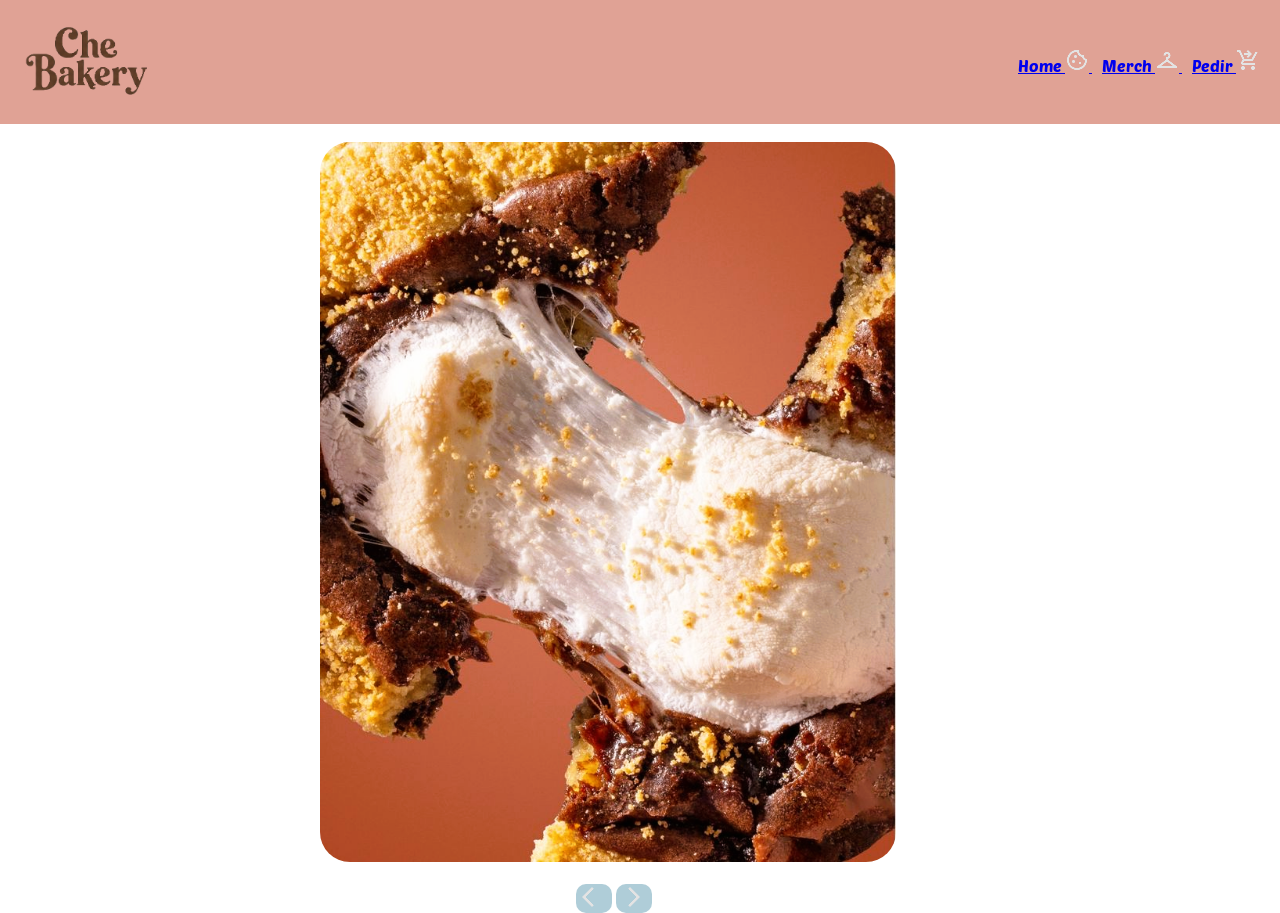
==== index.html @ 17c5f18e "trabajando en la pag principal" ====
<!DOCTYPE html>
<html lang="es">
    <head>
        <title>Principal</title>
    </head>
    <link rel="stylesheet" href="style.principal.css">
    <body>
        <header>
            <div class="logo">
                <a href="index.html">
                    <img src="imagenes/index/Logo.png" alt="logo empresa">
                </a>
            </div>
            <nav>
                <a href="index.html">Home
                    <img src="fonts_icons/home.png" alt="inicio">
                </a>
                <a href="merch.html">Merch
                    <img src="fonts_icons/merch.png" alt="insumos">
                </a>
                <i class="fa-regular fa-address-book"></i>
                <a href="pedir.html">Pedir
                    <img src="fonts_icons/pedir.png" alt="pedir">
                </a>
            </nav>
        </header>
        <br>
        <div id="carrusel">
            <img id="fotos" src="imagenes/carrusel/1.png">
        </div>
        <br>
        <form name="cambiar">
            <button type="button" value="Anterior" onclick="prev();">
                <img src="fonts_icons/flecha_izquierda.png" alt="atras">
            </button>

            <button type="button" value="Siguiente" onclick="siguiente();">
                <img src="fonts_icons/flecha_derecha.png" alt="Siguiente">
            </button>
        </form>
        <script type="text/javascript" src="principal.js"></script>


    </body>

</html>
---- style.principal.css ----
@font-face {
    font-family: "Poetsen One";
    src: url("fonts_icons/PoetsenOne-Regular.ttf");
}

@font-face {
    font-family: "Abel";
    src: url("fonts_icons/Abel-Regular.ttf");
}

body{
    font-family: sans-serif;
    margin: 0;
    background-size: cover;
}

nav a{
    padding-right: 10px;
    font-family: "Poetsen One", sans-serif;
    font-weight: 400;
    font-style: normal;
}

nav a:hover{
    color:#AFCDD8 ;
}

nav i{
    color: #F0DEDC;
}

header{
    display: flex;
    min-height: 70px;
    justify-content:space-between;
    background-color: #E0A295;
    align-items: center;
    padding: 10px;
}

h1{
    color:#F0DEDC;
    font-family: "Poetsen One", sans-serif;
    font-weight: 400;
    font-style: normal;
}

.logo{
    display: flex;
    align-items: center;
}

.logo img{
    height: 100px;
    margin-right: 100px;
}

#carrusel{
    width: 45%;
    height:45%;
    position: relative;
    left: 25%; 
    border-style: none;
}

#fotos {
    border-radius: 30px;
    width:100%;
    height:100%
}

button{
    color: #75625E;
    background-color: #AFCDD8;
    border-radius: 10px;
    border-style: none;
    position: relative; 
    left: 45%
}

@media (max-widht: 700px){
    header{
        flex-direction: column;
    }
}
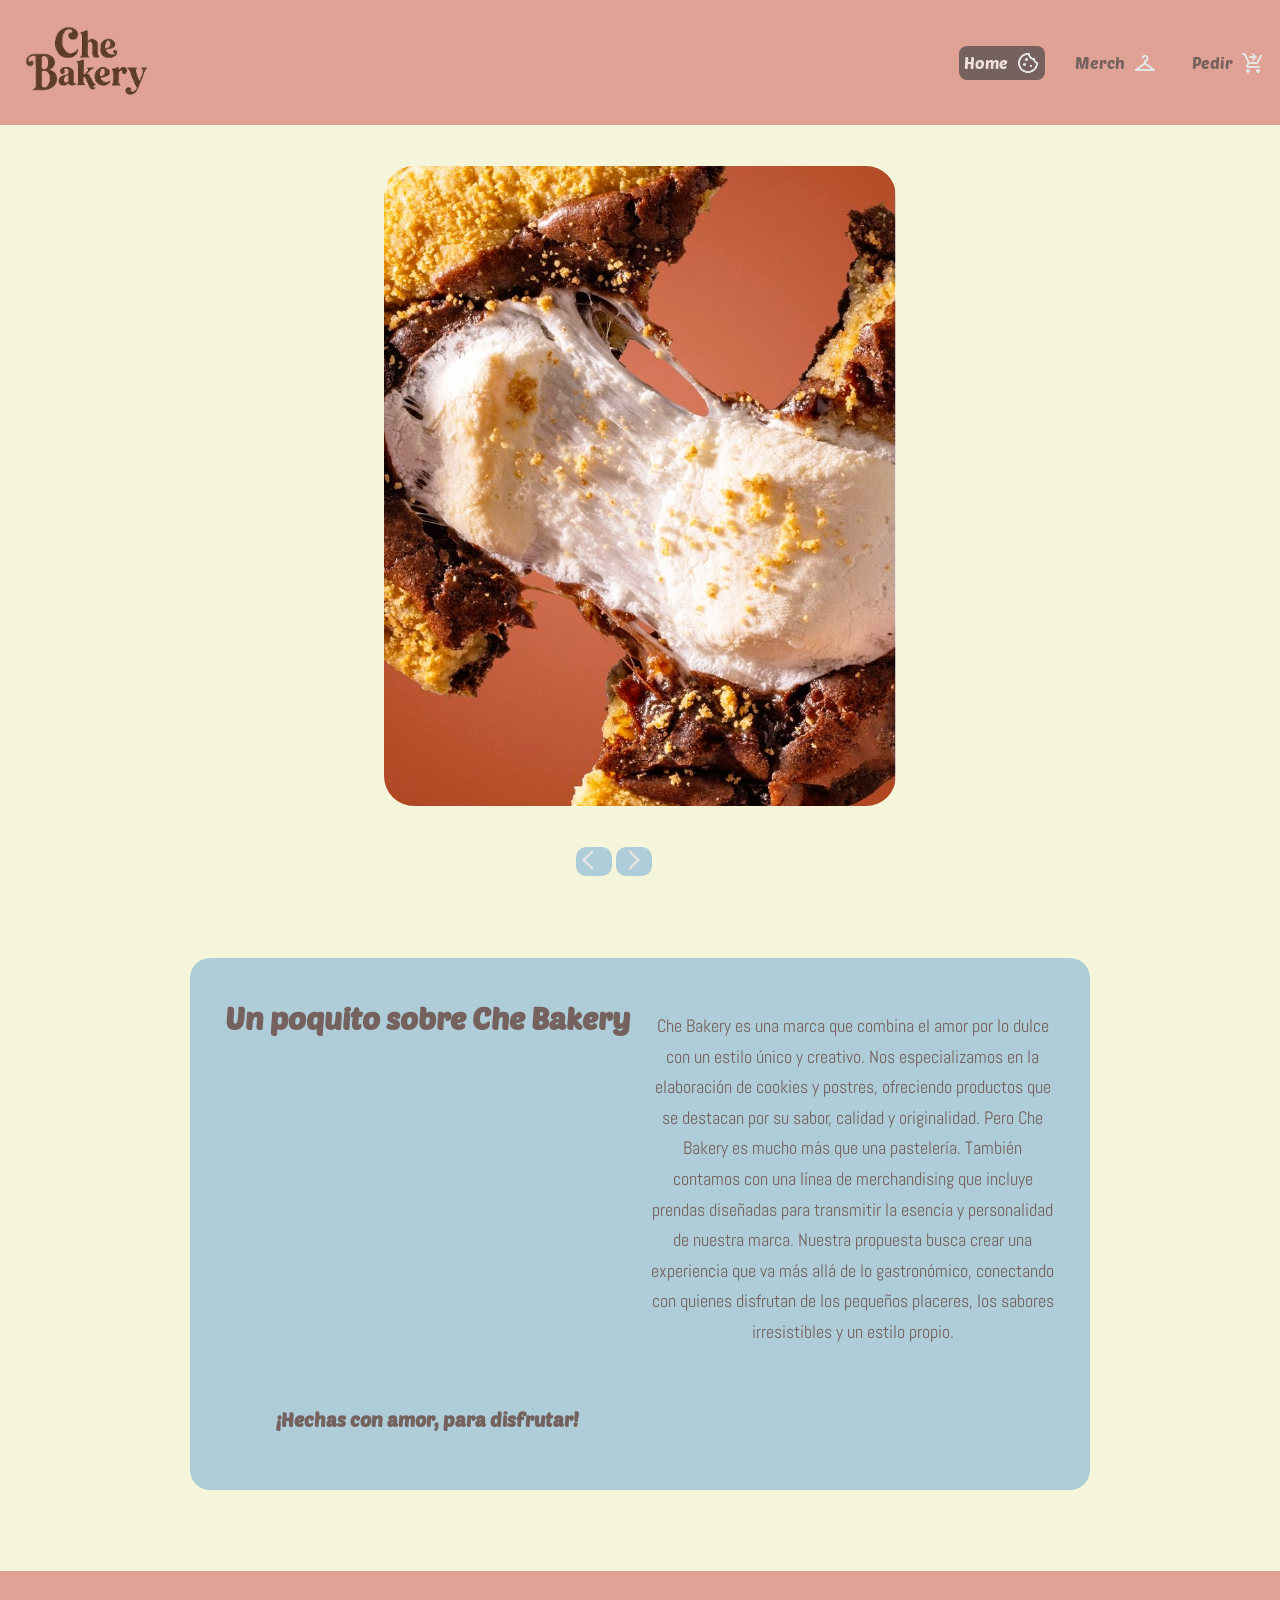
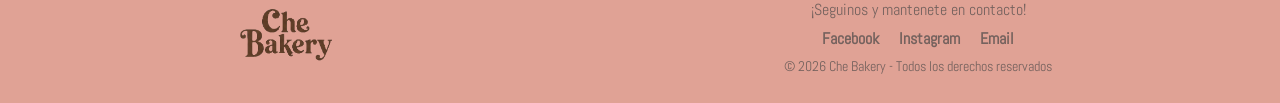
==== commit 3664f538: "trabajando en la principal" ====
--- a/index.html
+++ b/index.html
@@ -1,9 +1,12 @@
 <!DOCTYPE html>
 <html lang="es">
     <head>
-        <title>Principal</title>
+        <meta charset="UTF-8">
+        <meta name="viewport" content="width=device-width, initial-scale=1.0">
+        <title>Che Bakery | Inicio</title>
+        <link rel="stylesheet" href="style.principal.css">
     </head>
-    <link rel="stylesheet" href="style.principal.css">
+
     <body>
         <header>
             <div class="logo">
@@ -12,13 +15,13 @@
                 </a>
             </div>
             <nav>
-                <a href="index.html">Home
+                <a href="index.html" class="activo">Home
                     <img src="fonts_icons/home.png" alt="inicio">
                 </a>
                 <a href="merch.html">Merch
                     <img src="fonts_icons/merch.png" alt="insumos">
                 </a>
-                <i class="fa-regular fa-address-book"></i>
+
                 <a href="pedir.html">Pedir
                     <img src="fonts_icons/pedir.png" alt="pedir">
                 </a>
@@ -26,7 +29,7 @@
         </header>
         <br>
         <div id="carrusel">
-            <img id="fotos" src="imagenes/carrusel/1.png">
+            <img id="fotos" src="imagenes/carrusel/1.png" alt="Cookie de Che Bakery">
         </div>
         <br>
         <form name="cambiar">
@@ -39,8 +42,38 @@
             </button>
         </form>
         <script type="text/javascript" src="principal.js"></script>
-
-
+        <br>
+        <section class="presentacion">
+            <h2>Un poquito sobre Che Bakery</h2>
+            <p>Che Bakery es una marca que combina el amor por lo dulce con un estilo único y creativo. 
+                Nos especializamos en la elaboración de cookies y postres, ofreciendo productos que se destacan por su sabor, 
+                calidad y originalidad.
+                Pero Che Bakery es mucho más que una pastelería. También contamos con una línea de merchandising que incluye 
+                prendas diseñadas para transmitir la esencia y personalidad de nuestra marca.
+                Nuestra propuesta busca crear una experiencia que va más allá de lo gastronómico, conectando con quienes 
+                disfrutan de los pequeños placeres, los sabores irresistibles y un estilo propio.
+            </p>
+            <h3>¡Hechas con amor, para disfrutar!</h3>
+        </section> 
+        <br>
+        
+        <footer class="footer">
+                <div class="footer-logo">
+                    <img src="imagenes/index/Logo.png" alt="Logo de Che Bakery">
+                </div>
+                <div class="footer-contacto">
+                    <p>¡Seguinos y mantenete en contacto!</p>
+                    <div class="redes">
+                        <a href="https://www.facebook.com/" target="_blank">Facebook</a>
+                        <a href="https://www.instagram.com/" target="_blank">Instagram</a>
+                        <a href="mailto:contacto@chebakery.com.ar">Email</a>
+                    </div>
+                    <p class="copyright">
+                        © 2026 Che Bakery - Todos los derechos reservados
+                    </p>
+                </div>
+        </footer>
     </body>
+    
 
 </html>
--- a/style.principal.css
+++ b/style.principal.css
@@ -9,24 +9,42 @@
 }
 
 body{
-    font-family: sans-serif;
+    font-family: "Abel", sans-serif;
     margin: 0;
     background-size: cover;
-}
-
-nav a{
-    padding-right: 10px;
+    background-color: #F5F5DC;
+}
+
+nav {
+    display: flex;
+    align-items: center;
+    gap: 25px;
+}
+
+nav a {
+    display: flex;
+    align-items: center;
+    gap: 8px;
+    padding: 5px;
     font-family: "Poetsen One", sans-serif;
     font-weight: 400;
     font-style: normal;
-}
-
-nav a:hover{
-    color:#AFCDD8 ;
+    text-decoration: none;
+    color: #75625E;
+}
+
+nav a:hover {
+    color: #AFCDD8;
 }
 
 nav i{
     color: #F0DEDC;
+}
+
+nav a.activo {
+    color: #F0DEDC;
+    background-color: #75625E;
+    border-radius: 8px;
 }
 
 header{
@@ -55,18 +73,17 @@
     margin-right: 100px;
 }
 
-#carrusel{
-    width: 45%;
-    height:45%;
-    position: relative;
-    left: 25%; 
-    border-style: none;
+#carrusel {
+    width: 40%;
+    max-width: 600px;
+    margin: 20px auto;
 }
 
 #fotos {
+    display: block;
+    width: 100%;
+    height: auto;
     border-radius: 30px;
-    width:100%;
-    height:100%
 }
 
 button{
@@ -78,8 +95,143 @@
     left: 45%
 }
 
-@media (max-widht: 700px){
+@media (max-width: 700px){
     header{
         flex-direction: column;
     }
+}
+
+section {
+    background-color: #E0A295;
+    display: grid;
+    grid-template-columns: repeat(auto-fit, minmax(280px, 1fr));
+    gap: 20px;
+    margin-bottom: 40px;
+    text-align: center;
+}
+
+.presentacion {
+    background-color: #AFCDD8;
+    color: #75625E;
+    font-family: "Abel", sans-serif;
+    text-align: center;
+
+    width: 80%;
+    max-width: 900px;
+    margin: 60px auto;
+    padding: 35px;
+
+    border-radius: 20px;
+    box-sizing: border-box;
+    line-height: 1.7;
+}
+
+.presentacion h2 {
+    font-family: "Poetsen One", sans-serif;
+    font-size: 30px;
+    margin-top: 0;
+}
+
+.presentacion p {
+    font-size: 18px;
+}
+
+.presentacion h3 {
+    font-family: "Poetsen One", sans-serif;
+    color: #75625E;
+}
+
+.sucursales {
+    text-align: center;
+    margin: 60px auto;
+    width: 90%;
+    color: #75625E;
+}
+
+.sucursales h2 {
+    font-family: "Poetsen One", sans-serif;
+    font-size: 32px;
+}
+
+.texto-sucursales {
+    font-family: "Abel", sans-serif;
+    font-size: 20px;
+}
+
+.contenedor-sucursales {
+    display: flex;
+    justify-content: center;
+    gap: 30px;
+    flex-wrap: wrap;
+    margin-top: 35px;
+}
+
+.sucursal {
+    background-color: #F0DEDC;
+    width: 400px;
+    padding: 20px;
+    border-radius: 20px;
+    box-sizing: border-box;
+}
+
+.sucursal h3 {
+    font-family: "Poetsen One", sans-serif;
+}
+
+.sucursal p {
+    font-family: "Abel", sans-serif;
+    font-size: 18px;
+    line-height: 1.5;
+}
+
+.sucursal iframe {
+    border-radius: 12px;
+}
+
+.footer {
+    background-color: #E0A295;
+    color: #75625E;
+
+    display: flex;
+    justify-content: space-around;
+    align-items: center;
+    flex-wrap: wrap;
+    gap: 20px;
+
+    padding: 20px;
+    text-align: center;
+}
+
+.footer-logo img {
+    width: 120px;
+    height: auto;
+}
+
+.footer-contacto {
+    font-family: "Abel", sans-serif;
+}
+
+.footer-contacto p {
+    margin: 8px 0;
+}
+
+.redes {
+    display: flex;
+    justify-content: center;
+    gap: 20px;
+    flex-wrap: wrap;
+}
+
+.redes a {
+    color: #75625E;
+    text-decoration: none;
+    font-weight: bold;
+}
+
+.redes a:hover {
+    color: #AFCDD8;
+}
+
+.copyright {
+    font-size: 14px;
 }
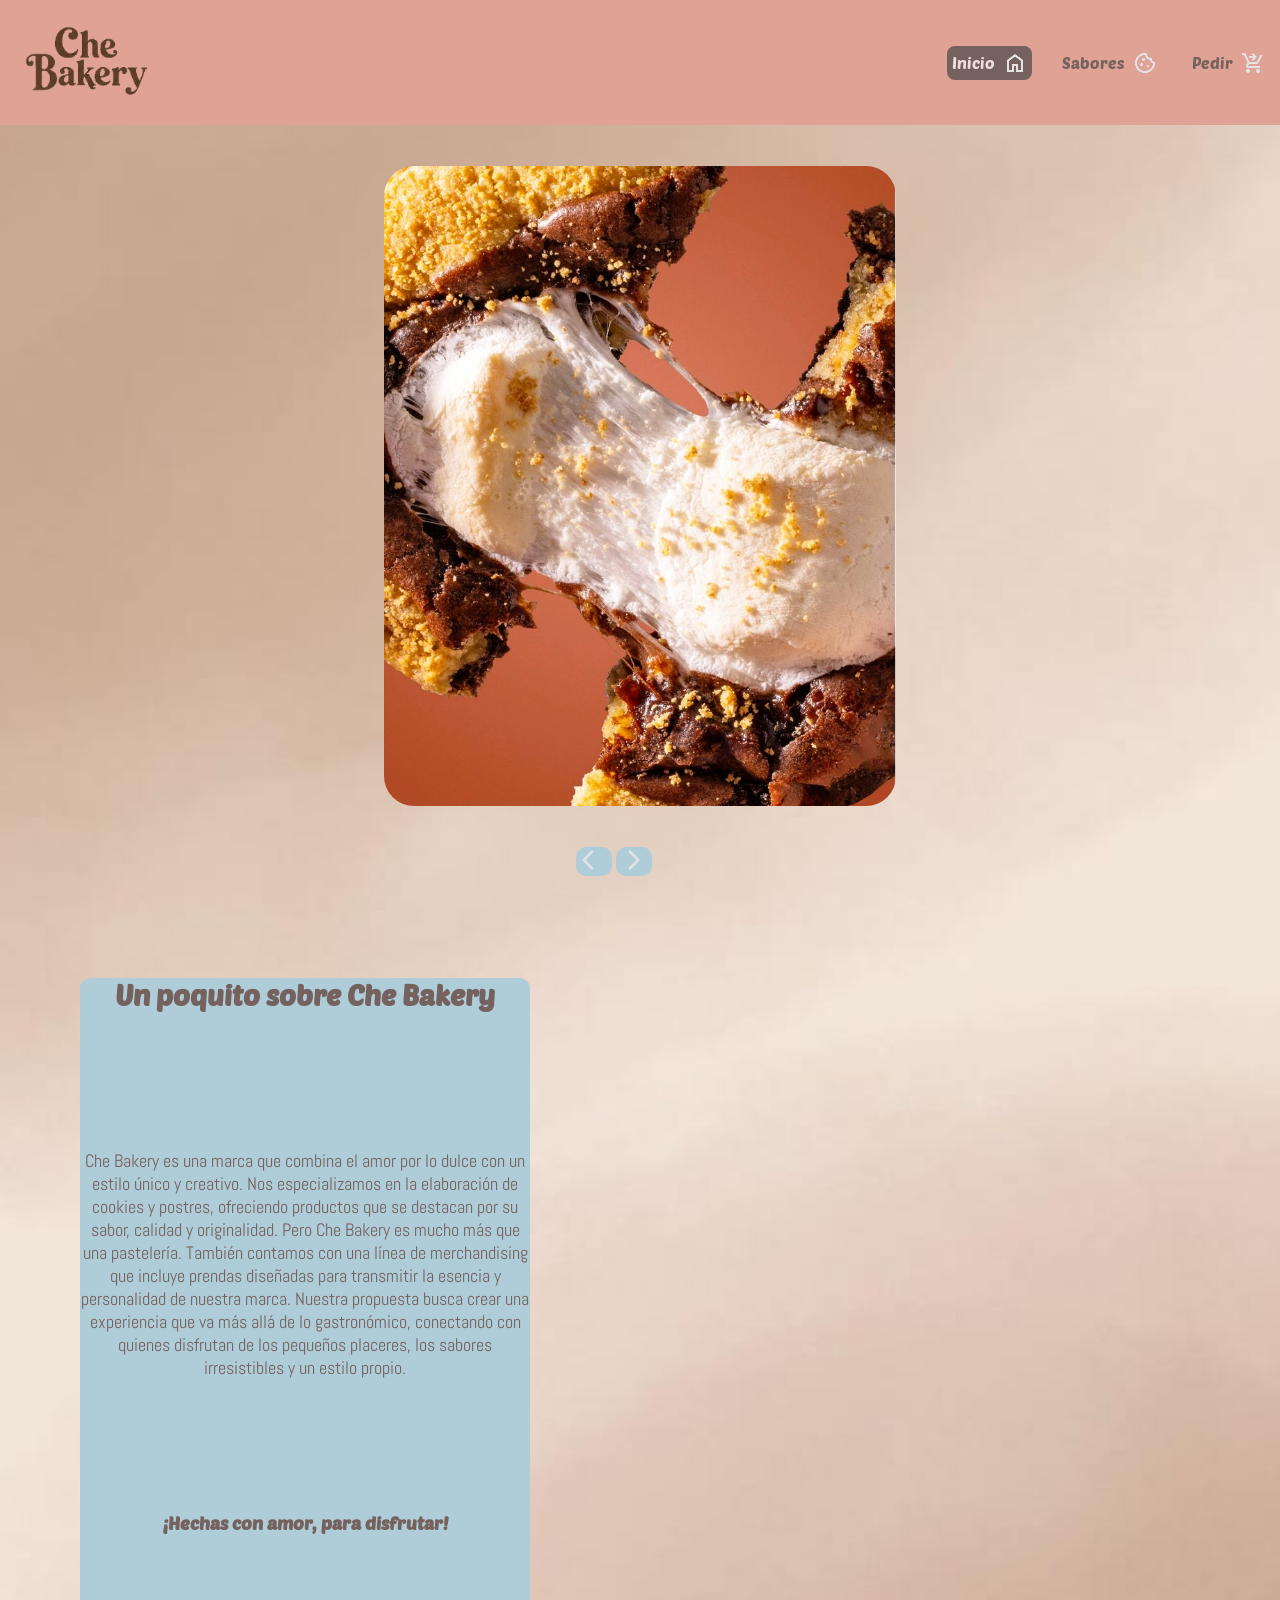
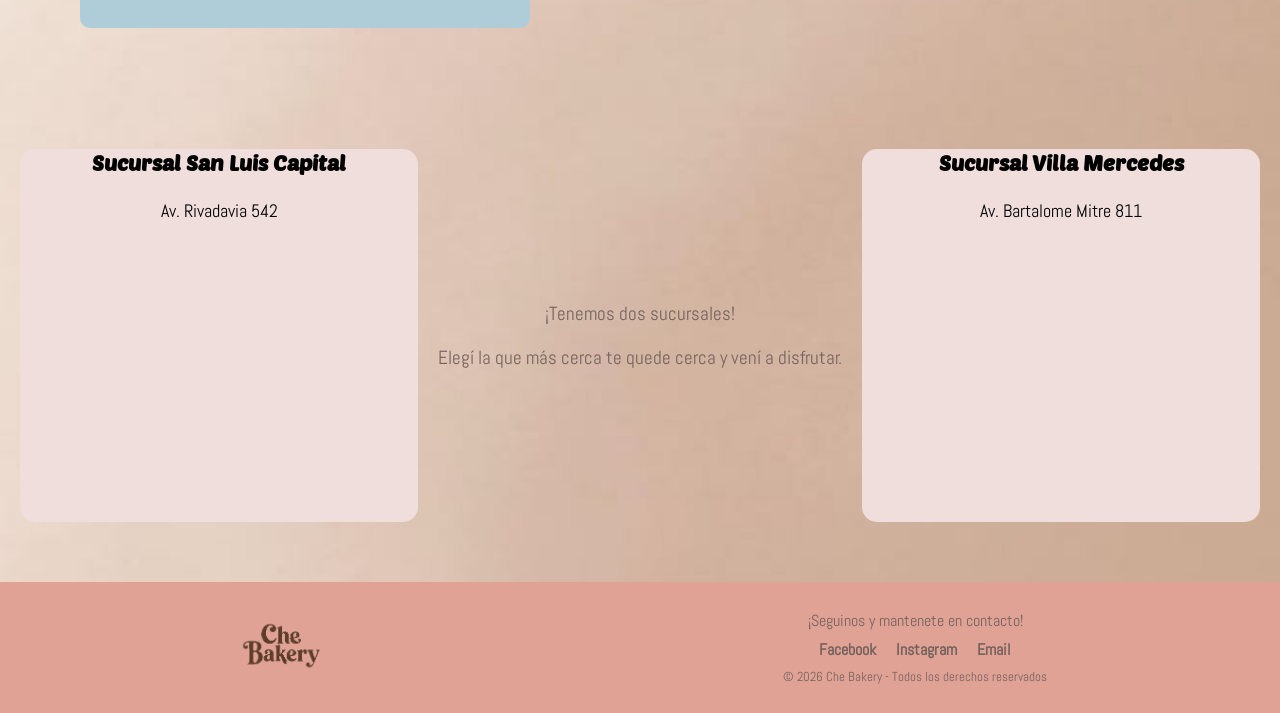
==== commit a3785a68: "siguiendo con la pagina merch" ====
--- a/index.html
+++ b/index.html
@@ -6,7 +6,6 @@
         <title>Che Bakery | Inicio</title>
         <link rel="stylesheet" href="style.principal.css">
     </head>
-
     <body>
         <header>
             <div class="logo">
@@ -15,13 +14,12 @@
                 </a>
             </div>
             <nav>
-                <a href="index.html" class="activo">Home
+                <a href="index.html" class="activo">Inicio
                     <img src="fonts_icons/home.png" alt="inicio">
                 </a>
-                <a href="merch.html">Merch
-                    <img src="fonts_icons/merch.png" alt="insumos">
+                <a href="merch.html">Sabores
+                    <img src="fonts_icons/sabores.png" alt="sabores">
                 </a>
-
                 <a href="pedir.html">Pedir
                     <img src="fonts_icons/pedir.png" alt="pedir">
                 </a>
@@ -38,7 +36,7 @@
             </button>
 
             <button type="button" value="Siguiente" onclick="siguiente();">
-                <img src="fonts_icons/flecha_derecha.png" alt="Siguiente">
+                <img src="fonts_icons/flecha_derecha.png" alt="siguiente">
             </button>
         </form>
         <script type="text/javascript" src="principal.js"></script>
@@ -56,7 +54,22 @@
             <h3>¡Hechas con amor, para disfrutar!</h3>
         </section> 
         <br>
-        
+        <section class="sucursales">
+                <div class="sucursal">
+                    <h3>Sucursal San Luis Capital</h3>
+                    <p>Av. Rivadavia 542</p>
+                    <iframe src="https://www.google.com/maps/embed?pb=!1m18!1m12!1m3!1d3334.535453175555!2d-66.3351686!3d-33.3048143!2m3!1f0!2f0!3f0!3m2!1i1024!2i768!4f13.1!3m3!1m2!1s0x95d439559ca30d79%3A0xa01b2fbcf2bc197d!2sRivadavia%20542%2C%20D5700%20San%20Luis!5e0!3m2!1ses!2sar!4v1793143040406!5m2!1ses!2sar" width="600" height="450" style="border:0;" allowfullscreen="" loading="lazy" referrerpolicy="strict-origin-when-cross-origin"></iframe>
+                </div>
+                <div class="info-sucursal">
+                    <p></p>¡Tenemos dos sucursales!
+                    <p>Elegí la que más cerca te quede cerca y vení a disfrutar.</p>
+                </div>
+                <div class="sucursal">
+                    <h3>Sucursal Villa Mercedes</h3>
+                    <p>Av. Bartalome Mitre 811</p>
+                   <iframe src="https://www.google.com/maps/embed?pb=!1m18!1m12!1m3!1d3320.177326013936!2d-65.46509448921091!3d-33.67847230911373!2m3!1f0!2f0!3f0!3m2!1i1024!2i768!4f13.1!3m3!1m2!1s0x95d16a88bfac5eb7%3A0x56879c3d6d07017!2sAv.%20Bartolom%C3%A9%20Mitre%20811%2C%20D5730%20Villa%20Mercedes%2C%20San%20Luis!5e0!3m2!1ses!2sar!4v1793144689119!5m2!1ses!2sar" width="600" height="450" style="border:0;" allowfullscreen="" loading="lazy" referrerpolicy="strict-origin-when-cross-origin"></iframe>
+                </div> 
+        </section>
         <footer class="footer">
                 <div class="footer-logo">
                     <img src="imagenes/index/Logo.png" alt="Logo de Che Bakery">
@@ -74,6 +87,4 @@
                 </div>
         </footer>
     </body>
-    
-
 </html>
--- a/style.principal.css
+++ b/style.principal.css
@@ -8,11 +8,11 @@
     src: url("fonts_icons/Abel-Regular.ttf");
 }
 
-body{
+body {
     font-family: "Abel", sans-serif;
     margin: 0;
     background-size: cover;
-    background-color: #F5F5DC;
+    background-image: url("fonts_icons/fondo.jpg");
 }
 
 nav {
@@ -115,20 +115,15 @@
     color: #75625E;
     font-family: "Abel", sans-serif;
     text-align: center;
-
-    width: 80%;
-    max-width: 900px;
-    margin: 60px auto;
-    padding: 35px;
-
-    border-radius: 20px;
-    box-sizing: border-box;
-    line-height: 1.7;
+    width: 450px;
+    height: 650px;
+    margin: 80px;
+    border-radius: 10px;
 }
 
 .presentacion h2 {
     font-family: "Poetsen One", sans-serif;
-    font-size: 30px;
+    font-size: 28px;
     margin-top: 0;
 }
 
@@ -139,43 +134,39 @@
 .presentacion h3 {
     font-family: "Poetsen One", sans-serif;
     color: #75625E;
+    font-size: 18px;
 }
 
 .sucursales {
-    text-align: center;
-    margin: 60px auto;
-    width: 90%;
-    color: #75625E;
-}
-
-.sucursales h2 {
-    font-family: "Poetsen One", sans-serif;
-    font-size: 32px;
-}
-
-.texto-sucursales {
-    font-family: "Abel", sans-serif;
-    font-size: 20px;
-}
-
-.contenedor-sucursales {
-    display: flex;
+    display: flex;
+    padding: 20px;
+    background-color: transparent;
+    flex-direction: row;
     justify-content: center;
-    gap: 30px;
-    flex-wrap: wrap;
-    margin-top: 35px;
+    align-items: center;
+}
+
+.info-sucursal {
+    text-align: center;
+    text-size-adjust: 100%;
+    font-size:larger;
+    color: #75625E;
+    font-family: "Abel", sans-serif;
+    font-weight: 400;
+    font-style: normal;
 }
 
 .sucursal {
     background-color: #F0DEDC;
-    width: 400px;
-    padding: 20px;
-    border-radius: 20px;
-    box-sizing: border-box;
+    flex: 1;
+    border-radius: 15px;
+   
 }
 
 .sucursal h3 {
     font-family: "Poetsen One", sans-serif;
+    font-size: 22px;
+    margin-top: 0;
 }
 
 .sucursal p {
@@ -186,29 +177,33 @@
 
 .sucursal iframe {
     border-radius: 12px;
+    display: block;
+    width: 100%;
+    height: 280px;
+    border: 0;
 }
 
 .footer {
     background-color: #E0A295;
     color: #75625E;
-
     display: flex;
     justify-content: space-around;
     align-items: center;
     flex-wrap: wrap;
-    gap: 20px;
-
+    gap: 25px;
     padding: 20px;
+    box-sizing: border-box;
     text-align: center;
 }
 
 .footer-logo img {
-    width: 120px;
+    width: 100px;
     height: auto;
 }
 
 .footer-contacto {
     font-family: "Abel", sans-serif;
+    font-size: 16px;
 }
 
 .footer-contacto p {
@@ -233,5 +228,5 @@
 }
 
 .copyright {
-    font-size: 14px;
+    font-size: 13px;
 }
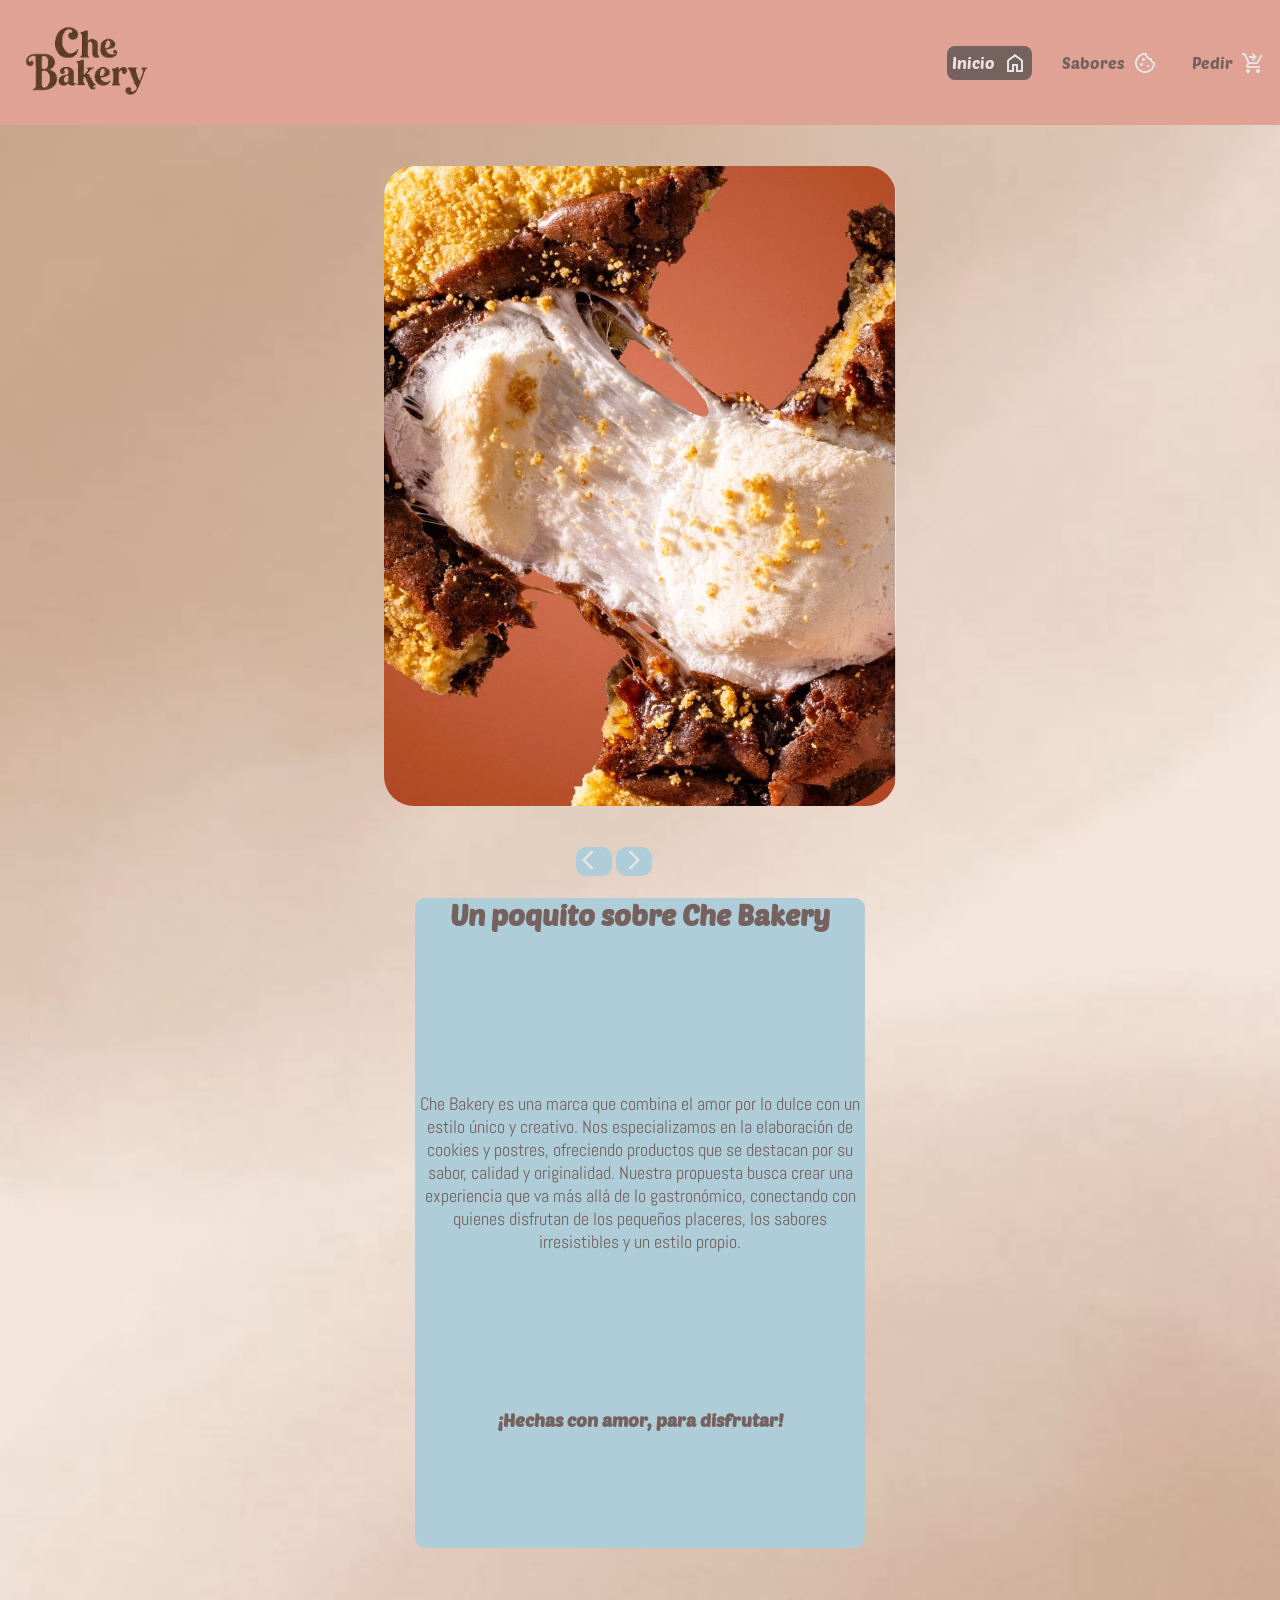
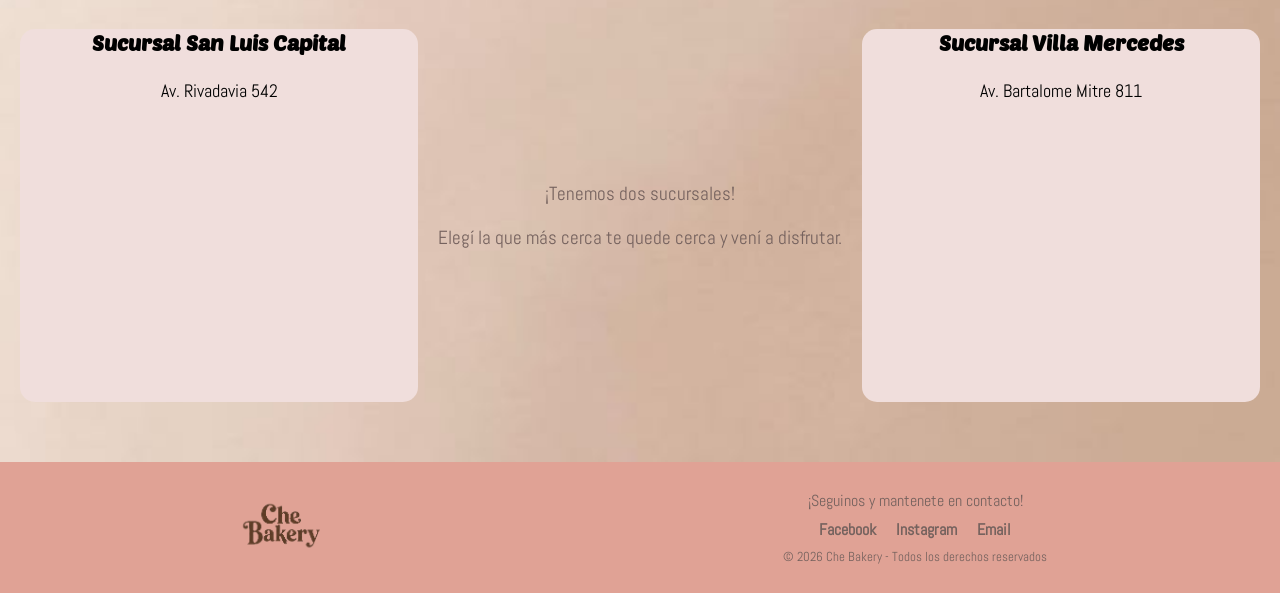
==== commit 34ec0082: "viendo ultimos detalles" ====
--- a/index.html
+++ b/index.html
@@ -5,6 +5,7 @@
         <meta name="viewport" content="width=device-width, initial-scale=1.0">
         <title>Che Bakery | Inicio</title>
         <link rel="stylesheet" href="style.principal.css">
+        <script type="text/javascript" src="principal.js"></script>
     </head>
     <body>
         <header>
@@ -25,8 +26,9 @@
                 </a>
             </nav>
         </header>
-        <br>
-        <div id="carrusel">
+        <main>
+            <br>
+            <div id="carrusel">
             <img id="fotos" src="imagenes/carrusel/1.png" alt="Cookie de Che Bakery">
         </div>
         <br>
@@ -39,37 +41,36 @@
                 <img src="fonts_icons/flecha_derecha.png" alt="siguiente">
             </button>
         </form>
-        <script type="text/javascript" src="principal.js"></script>
-        <br>
-        <section class="presentacion">
-            <h2>Un poquito sobre Che Bakery</h2>
-            <p>Che Bakery es una marca que combina el amor por lo dulce con un estilo único y creativo. 
-                Nos especializamos en la elaboración de cookies y postres, ofreciendo productos que se destacan por su sabor, 
-                calidad y originalidad.
-                Pero Che Bakery es mucho más que una pastelería. También contamos con una línea de merchandising que incluye 
-                prendas diseñadas para transmitir la esencia y personalidad de nuestra marca.
-                Nuestra propuesta busca crear una experiencia que va más allá de lo gastronómico, conectando con quienes 
-                disfrutan de los pequeños placeres, los sabores irresistibles y un estilo propio.
-            </p>
-            <h3>¡Hechas con amor, para disfrutar!</h3>
-        </section> 
-        <br>
-        <section class="sucursales">
-                <div class="sucursal">
-                    <h3>Sucursal San Luis Capital</h3>
-                    <p>Av. Rivadavia 542</p>
-                    <iframe src="https://www.google.com/maps/embed?pb=!1m18!1m12!1m3!1d3334.535453175555!2d-66.3351686!3d-33.3048143!2m3!1f0!2f0!3f0!3m2!1i1024!2i768!4f13.1!3m3!1m2!1s0x95d439559ca30d79%3A0xa01b2fbcf2bc197d!2sRivadavia%20542%2C%20D5700%20San%20Luis!5e0!3m2!1ses!2sar!4v1793143040406!5m2!1ses!2sar" width="600" height="450" style="border:0;" allowfullscreen="" loading="lazy" referrerpolicy="strict-origin-when-cross-origin"></iframe>
-                </div>
-                <div class="info-sucursal">
-                    <p></p>¡Tenemos dos sucursales!
-                    <p>Elegí la que más cerca te quede cerca y vení a disfrutar.</p>
-                </div>
-                <div class="sucursal">
-                    <h3>Sucursal Villa Mercedes</h3>
-                    <p>Av. Bartalome Mitre 811</p>
-                   <iframe src="https://www.google.com/maps/embed?pb=!1m18!1m12!1m3!1d3320.177326013936!2d-65.46509448921091!3d-33.67847230911373!2m3!1f0!2f0!3f0!3m2!1i1024!2i768!4f13.1!3m3!1m2!1s0x95d16a88bfac5eb7%3A0x56879c3d6d07017!2sAv.%20Bartolom%C3%A9%20Mitre%20811%2C%20D5730%20Villa%20Mercedes%2C%20San%20Luis!5e0!3m2!1ses!2sar!4v1793144689119!5m2!1ses!2sar" width="600" height="450" style="border:0;" allowfullscreen="" loading="lazy" referrerpolicy="strict-origin-when-cross-origin"></iframe>
-                </div> 
-        </section>
+        <main>
+            <br>
+            <section class="presentacion">
+                <h2>Un poquito sobre Che Bakery</h2>
+                <p>Che Bakery es una marca que combina el amor por lo dulce con un estilo único y creativo. 
+                    Nos especializamos en la elaboración de cookies y postres, ofreciendo productos que se destacan por su sabor, 
+                    calidad y originalidad.
+                    Nuestra propuesta busca crear una experiencia que va más allá de lo gastronómico, conectando con quienes 
+                    disfrutan de los pequeños placeres, los sabores irresistibles y un estilo propio.
+                </p>
+                <h3>¡Hechas con amor, para disfrutar!</h3>
+            </section> 
+            <br>
+            <section class="sucursales">
+                    <div class="sucursal">
+                        <h3>Sucursal San Luis Capital</h3>
+                        <p>Av. Rivadavia 542</p>
+                        <iframe src="https://www.google.com/maps/embed?pb=!1m18!1m12!1m3!1d3334.535453175555!2d-66.3351686!3d-33.3048143!2m3!1f0!2f0!3f0!3m2!1i1024!2i768!4f13.1!3m3!1m2!1s0x95d439559ca30d79%3A0xa01b2fbcf2bc197d!2sRivadavia%20542%2C%20D5700%20San%20Luis!5e0!3m2!1ses!2sar!4v1793143040406!5m2!1ses!2sar" width="600" height="450" style="border:0;" allowfullscreen="" loading="lazy" referrerpolicy="strict-origin-when-cross-origin"></iframe>
+                    </div>
+                    <div class="info-sucursal">
+                        <p></p>¡Tenemos dos sucursales!
+                        <p>Elegí la que más cerca te quede cerca y vení a disfrutar.</p>
+                    </div>
+                    <div class="sucursal">
+                        <h3>Sucursal Villa Mercedes</h3>
+                        <p>Av. Bartalome Mitre 811</p>
+                    <iframe src="https://www.google.com/maps/embed?pb=!1m18!1m12!1m3!1d3320.177326013936!2d-65.46509448921091!3d-33.67847230911373!2m3!1f0!2f0!3f0!3m2!1i1024!2i768!4f13.1!3m3!1m2!1s0x95d16a88bfac5eb7%3A0x56879c3d6d07017!2sAv.%20Bartolom%C3%A9%20Mitre%20811%2C%20D5730%20Villa%20Mercedes%2C%20San%20Luis!5e0!3m2!1ses!2sar!4v1793144689119!5m2!1ses!2sar" width="600" height="450" style="border:0;" allowfullscreen="" loading="lazy" referrerpolicy="strict-origin-when-cross-origin"></iframe>
+                    </div> 
+            </section>
+        </main>
         <footer class="footer">
                 <div class="footer-logo">
                     <img src="imagenes/index/Logo.png" alt="Logo de Che Bakery">
--- a/style.principal.css
+++ b/style.principal.css
@@ -35,10 +35,6 @@
 
 nav a:hover {
     color: #AFCDD8;
-}
-
-nav i{
-    color: #F0DEDC;
 }
 
 nav a.activo {
@@ -93,12 +89,6 @@
     border-style: none;
     position: relative; 
     left: 45%
-}
-
-@media (max-width: 700px){
-    header{
-        flex-direction: column;
-    }
 }
 
 section {
@@ -117,8 +107,10 @@
     text-align: center;
     width: 450px;
     height: 650px;
-    margin: 80px;
+    margin-left: auto;
+    margin-right: auto;
     border-radius: 10px;
+    text-align: center;
 }
 
 .presentacion h2 {
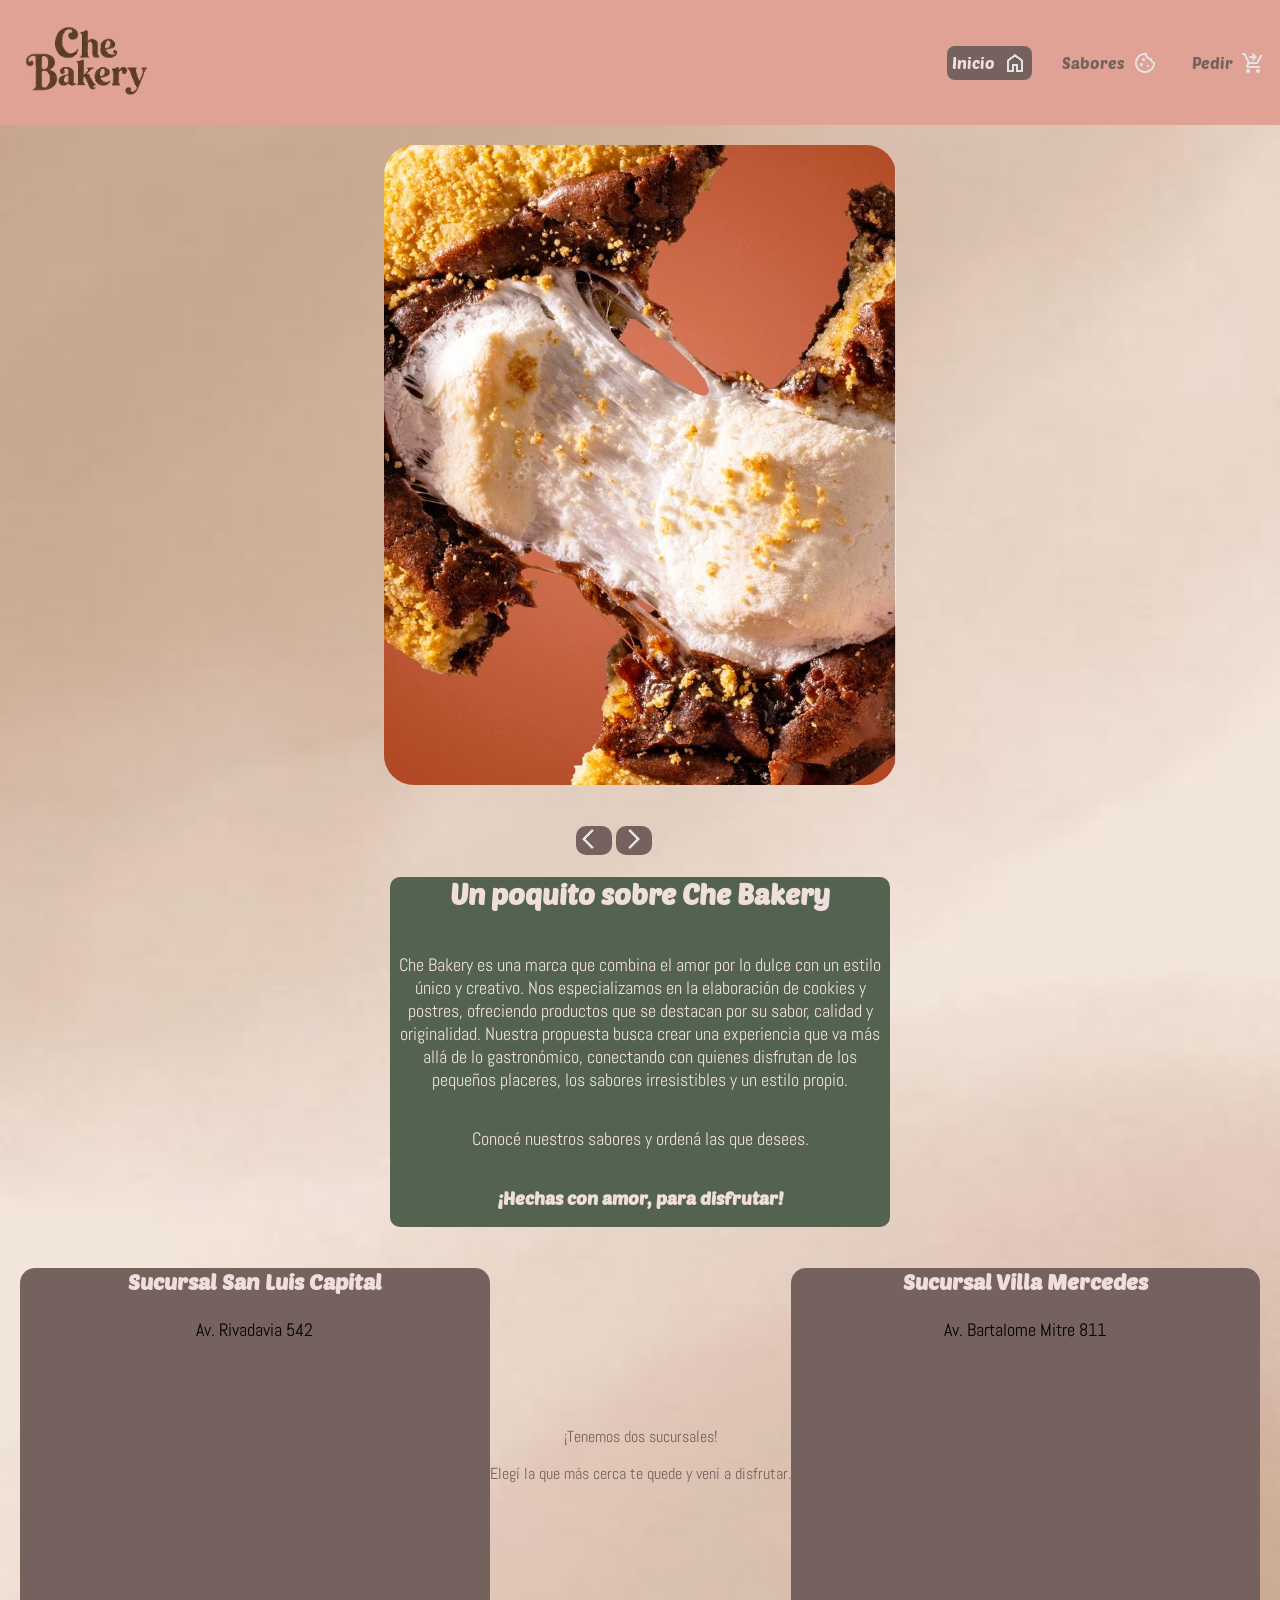
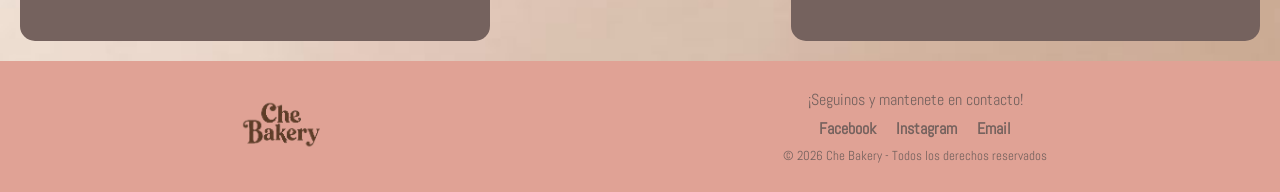
==== commit 00f0d4aa: "ultimos detalles" ====
--- a/index.html
+++ b/index.html
@@ -5,7 +5,7 @@
         <meta name="viewport" content="width=device-width, initial-scale=1.0">
         <title>Che Bakery | Inicio</title>
         <link rel="stylesheet" href="style.principal.css">
-        <script type="text/javascript" src="principal.js"></script>
+        <script type="text/javascript" src="principal.js" defer></script>
     </head>
     <body>
         <header>
@@ -27,21 +27,18 @@
             </nav>
         </header>
         <main>
-            <br>
             <div id="carrusel">
             <img id="fotos" src="imagenes/carrusel/1.png" alt="Cookie de Che Bakery">
-        </div>
-        <br>
-        <form name="cambiar">
-            <button type="button" value="Anterior" onclick="prev();">
-                <img src="fonts_icons/flecha_izquierda.png" alt="atras">
-            </button>
-
-            <button type="button" value="Siguiente" onclick="siguiente();">
-                <img src="fonts_icons/flecha_derecha.png" alt="siguiente">
-            </button>
-        </form>
-        <main>
+            </div>
+            <br>
+            <form name="cambiar">
+                <button type="button" id="btnAnterior">
+                    <img src="fonts_icons/flecha_izquierda.png" alt="atras">
+                </button>
+                <button type="button" id="btnSiguiente">
+                    <img src="fonts_icons/flecha_derecha.png" alt="siguiente">
+                </button>
+            </form>
             <br>
             <section class="presentacion">
                 <h2>Un poquito sobre Che Bakery</h2>
@@ -51,6 +48,7 @@
                     Nuestra propuesta busca crear una experiencia que va más allá de lo gastronómico, conectando con quienes 
                     disfrutan de los pequeños placeres, los sabores irresistibles y un estilo propio.
                 </p>
+                <p>Conocé nuestros sabores y ordená las que desees.</p>
                 <h3>¡Hechas con amor, para disfrutar!</h3>
             </section> 
             <br>
@@ -62,7 +60,7 @@
                     </div>
                     <div class="info-sucursal">
                         <p></p>¡Tenemos dos sucursales!
-                        <p>Elegí la que más cerca te quede cerca y vení a disfrutar.</p>
+                        <p>Elegí la que más cerca te quede y vení a disfrutar.</p>
                     </div>
                     <div class="sucursal">
                         <h3>Sucursal Villa Mercedes</h3>
--- a/style.principal.css
+++ b/style.principal.css
@@ -34,7 +34,7 @@
 }
 
 nav a:hover {
-    color: #AFCDD8;
+    color: black;
 }
 
 nav a.activo {
@@ -83,8 +83,7 @@
 }
 
 button{
-    color: #75625E;
-    background-color: #AFCDD8;
+    background-color: #75625E;
     border-radius: 10px;
     border-style: none;
     position: relative; 
@@ -94,19 +93,15 @@
 section {
     background-color: #E0A295;
     display: grid;
-    grid-template-columns: repeat(auto-fit, minmax(280px, 1fr));
-    gap: 20px;
-    margin-bottom: 40px;
     text-align: center;
 }
 
 .presentacion {
-    background-color: #AFCDD8;
-    color: #75625E;
-    font-family: "Abel", sans-serif;
-    text-align: center;
-    width: 450px;
-    height: 650px;
+    background-color: #53634F;
+    color: #F0DEDC;
+    font-family: "Abel", sans-serif;
+    width: 500px;
+    height: 350px;
     margin-left: auto;
     margin-right: auto;
     border-radius: 10px;
@@ -125,7 +120,7 @@
 
 .presentacion h3 {
     font-family: "Poetsen One", sans-serif;
-    color: #75625E;
+    color: #F0DEDC;
     font-size: 18px;
 }
 
@@ -141,7 +136,6 @@
 .info-sucursal {
     text-align: center;
     text-size-adjust: 100%;
-    font-size:larger;
     color: #75625E;
     font-family: "Abel", sans-serif;
     font-weight: 400;
@@ -149,7 +143,7 @@
 }
 
 .sucursal {
-    background-color: #F0DEDC;
+    background-color: #75625E;
     flex: 1;
     border-radius: 15px;
    
@@ -157,6 +151,7 @@
 
 .sucursal h3 {
     font-family: "Poetsen One", sans-serif;
+    color: #F0DEDC;
     font-size: 22px;
     margin-top: 0;
 }
@@ -216,7 +211,7 @@
 }
 
 .redes a:hover {
-    color: #AFCDD8;
+    color: black;
 }
 
 .copyright {
